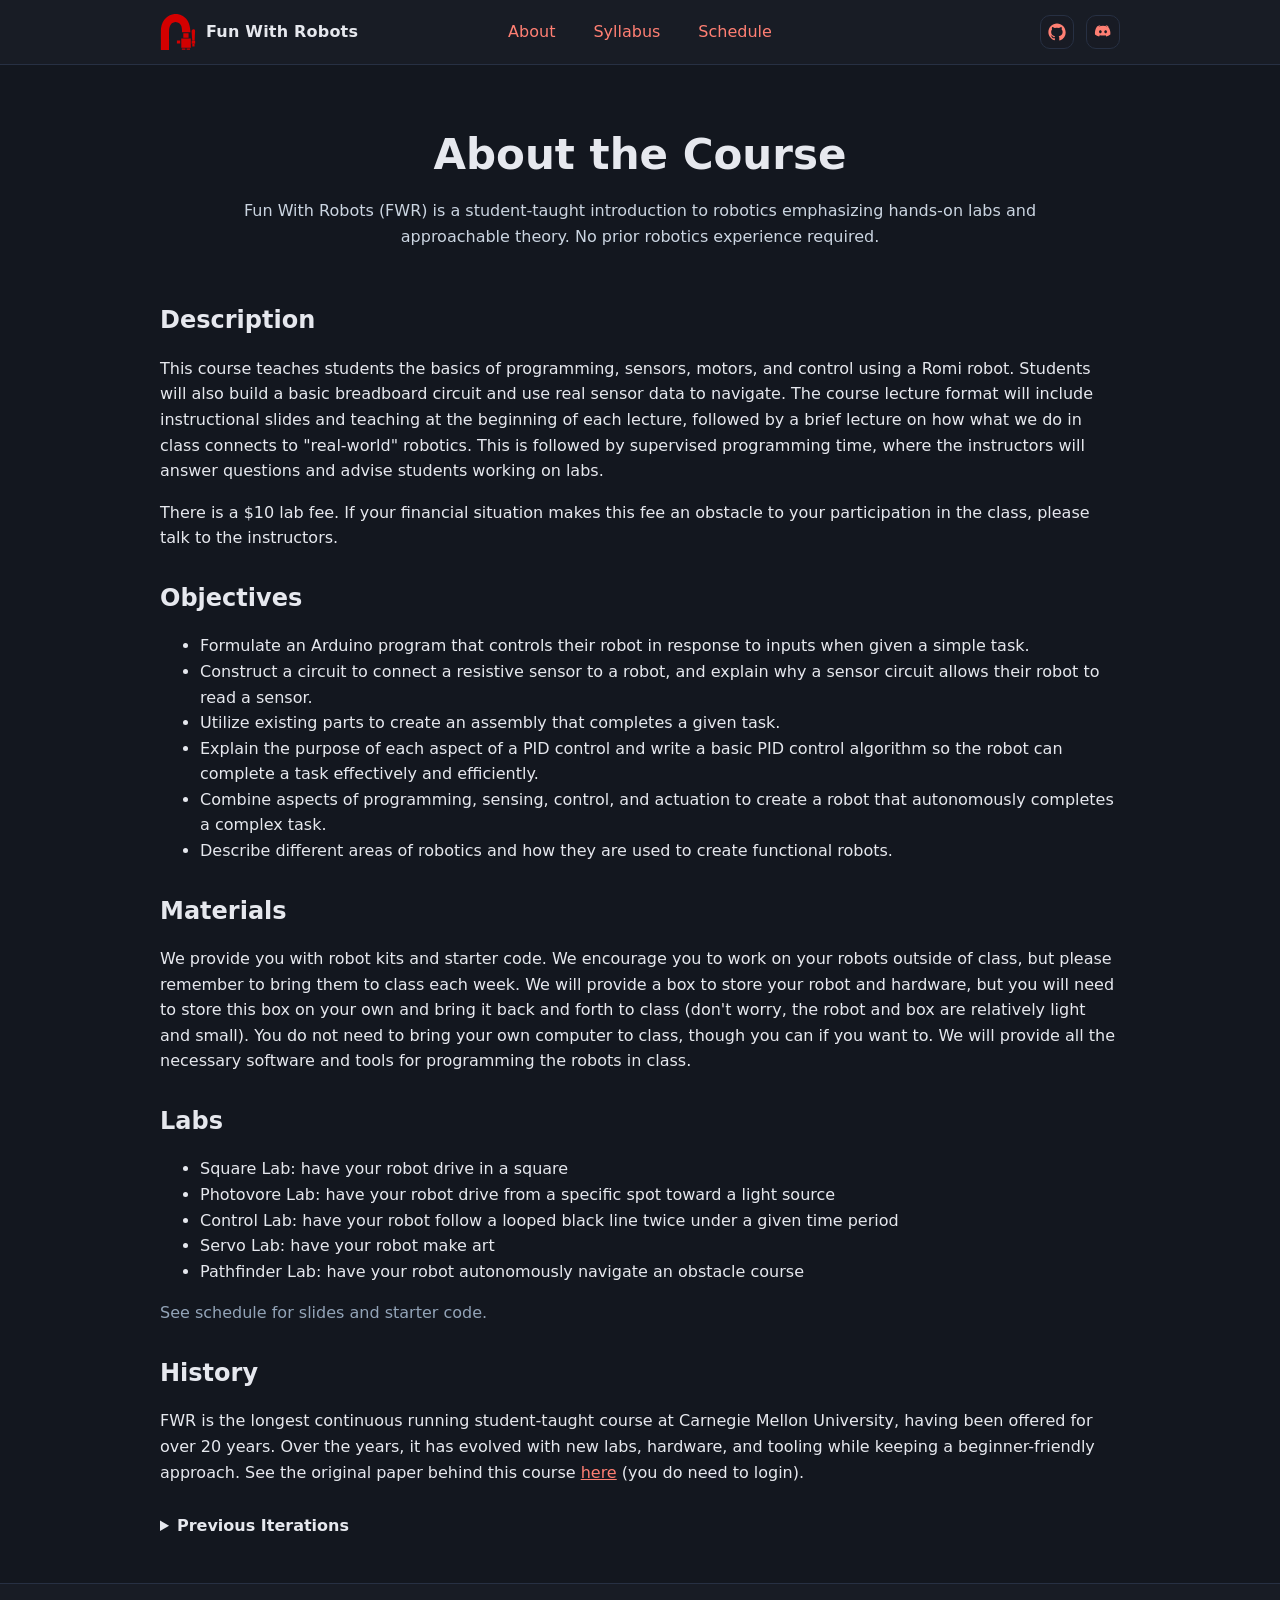
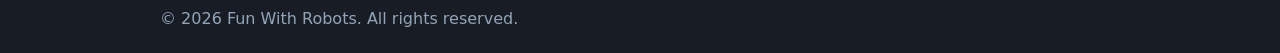
==== about.html @ 020ee717 "updated for S26" ====
<!doctype html>
<html lang="en" data-theme="dark">
<head>
  <meta charset="utf-8" />
  <meta name="viewport" content="width=device-width, initial-scale=1" />
  <title>Fun With Robots — About</title>
  <link rel="icon" href="assets/logo.svg" type="image/svg+xml" />
  <link rel="stylesheet" href="style.css" />
</head>
<body>
  <header class="site-header">
    <nav class="navbar container">
      <a class="brand" href="index.html" aria-label="Fun With Robots Home">
        <img src="assets/logo.svg" alt="Fun With Robots" class="logo-img" />
        <span class="title">Fun With Robots</span>
      </a>
      <button id="menu-button" class="menu-button" aria-label="Toggle menu">Menu</button>
      <div id="nav-links" class="nav-links" role="navigation" aria-label="Primary">
        <a href="about.html" aria-current="page">About</a>
        <a href="assets/Fun With Robots Syllabus Spring 2026.pdf" target="_blank" rel="noopener">Syllabus</a>
        <a href="schedule.html">Schedule</a>
        <div class="mobile-icons">
          <a class="icon-link" href="https://github.com/fwr-stuco" target="_blank" rel="noopener" aria-label="GitHub">
            <svg viewBox="0 0 24 24" aria-hidden="true"><path d="M12 .5C5.65.5.5 5.65.5 12c0 5.1 3.3 9.4 7.9 10.9.6.1.8-.3.8-.6v-2c-3.2.7-3.9-1.4-3.9-1.4-.5-1.2-1.2-1.6-1.2-1.6-1-.7.1-.7.1-.7 1.1.1 1.7 1.1 1.7 1.1 1 .1.8 1.8 2.8 1.3.1-.7.4-1.2.7-1.5-2.5-.3-5.2-1.3-5.2-5.7 0-1.3.5-2.3 1.2-3.2-.1-.3-.5-1.5.1-3.1 0 0 1-.3 3.3 1.2a11.5 11.5 0 0 1 6 0c2.3-1.5 3.3-1.2 3.3-1.2.6 1.6.2 2.8.1 3.1.8.9 1.3 2 1.3 3.2 0 4.4-2.7 5.4-5.3 5.7.4.3.8 1 .8 2.1v3.1c0 .3.2.7.8.6A10.9 10.9 0 0 0 23.5 12C23.5 5.65 18.35.5 12 .5Z"/></svg>
          </a>
          <a class="icon-link" href="https://discord.gg/e2RsFzUMMG" target="_blank" rel="noopener" aria-label="Discord">
            <svg viewBox="0 0 24 24" aria-hidden="true"><path d="M20 4.5A17.2 17.2 0 0 0 15.9 3l-.4.8a16 16 0 0 1 2.6 1.1c-3.9-1.8-8.2-1.8-12.2 0 .9-.5 1.8-.9 2.6-1.1L8.1 3A17.3 17.3 0 0 0 4 4.5C1.5 8.2 1 11.8 1.3 15.3a17.8 17.8 0 0 0 5.5 2.8l1.1-1.8c-.6-.2-1.2-.5-1.7-.9l.4.3c3.2 1.5 6.7 1.5 9.9 0l.4-.3c-.5.4-1.1.7-1.7.9l1.1 1.8a17.8 17.8 0 0 0 5.5-2.8c.4-4.2-.7-7.8-3.3-10.8Zm-11.5 9c-1 0-1.8-.9-1.8-2s.8-2 1.8-2c1 0 1.8.9 1.8 2s-.8 2-1.8 2Zm7 0c-1 0-1.8-.9-1.8-2s.8-2 1.8-2c1 0 1.8.9 1.8 2s-.8 2-1.8 2Z"/></svg>
          </a>
        </div>
      </div>
      <div class="nav-icons" aria-label="External links">
        <a class="icon-link" href="https://github.com/fwr-stuco" target="_blank" rel="noopener" aria-label="GitHub">
          <svg viewBox="0 0 24 24" aria-hidden="true"><path d="M12 .5C5.65.5.5 5.65.5 12c0 5.1 3.3 9.4 7.9 10.9.6.1.8-.3.8-.6v-2c-3.2.7-3.9-1.4-3.9-1.4-.5-1.2-1.2-1.6-1.2-1.6-1-.7.1-.7.1-.7 1.1.1 1.7 1.1 1.7 1.1 1 .1.8 1.8 2.8 1.3.1-.7.4-1.2.7-1.5-2.5-.3-5.2-1.3-5.2-5.7 0-1.3.5-2.3 1.2-3.2-.1-.3-.5-1.5.1-3.1 0 0 1-.3 3.3 1.2a11.5 11.5 0 0 1 6 0c2.3-1.5 3.3-1.2 3.3-1.2.6 1.6.2 2.8.1 3.1.8.9 1.3 2 1.3 3.2 0 4.4-2.7 5.4-5.3 5.7.4.3.8 1 .8 2.1v3.1c0 .3.2.7.8.6A10.9 10.9 0 0 0 23.5 12C23.5 5.65 18.35.5 12 .5Z"/></svg>
        </a>
        <a class="icon-link" href="https://discord.gg/e2RsFzUMMG" target="_blank" rel="noopener" aria-label="Discord">
          <svg viewBox="0 0 24 24" aria-hidden="true"><path d="M20 4.5A17.2 17.2 0 0 0 15.9 3l-.4.8a16 16 0 0 1 2.6 1.1c-3.9-1.8-8.2-1.8-12.2 0 .9-.5 1.8-.9 2.6-1.1L8.1 3A17.3 17.3 0 0 0 4 4.5C1.5 8.2 1 11.8 1.3 15.3a17.8 17.8 0 0 0 5.5 2.8l1.1-1.8c-.6-.2-1.2-.5-1.7-.9l.4.3c3.2 1.5 6.7 1.5 9.9 0l.4-.3c-.5.4-1.1.7-1.7.9l1.1 1.8a17.8 17.8 0 0 0 5.5-2.8c.4-4.2-.7-7.8-3.3-10.8Zm-11.5 9c-1 0-1.8-.9-1.8-2s.8-2 1.8-2c1 0 1.8.9 1.8 2s-.8 2-1.8 2Zm7 0c-1 0-1.8-.9-1.8-2s.8-2 1.8-2c1 0 1.8.9 1.8 2s-.8 2-1.8 2Z"/></svg>
        </a>
      </div>
    </nav>
  </header>

  <main class="container">
    <section class="hero">
      <h1>About the Course</h1>
      <p>Fun With Robots (FWR) is a student-taught introduction to robotics emphasizing hands-on labs and approachable theory. No prior robotics experience required.</p>
    </section>

    <section class="section">
      <h2>Description</h2>
      <p>This course teaches students the basics of programming, sensors, motors, and control using a Romi robot. 
        Students will also build a basic breadboard circuit and use real sensor data to navigate. The course lecture 
        format will include instructional slides and teaching at the beginning of each lecture, followed by a brief 
        lecture on how what we do in class connects to "real-world" robotics. This is followed by supervised 
        programming time, where the instructors will answer questions and advise students working on labs.</p>
      <p>There is a $10 lab fee. If your financial situation makes this fee an obstacle to your participation in the 
        class, please talk to the instructors.</p>
    </section>

    <section class="section">
      <h2>Objectives</h2>
      <ul>
        <li>Formulate an Arduino program that controls their robot in response to inputs when given a simple task.</li>
        <li>Construct a circuit to connect a resistive sensor to a robot, and explain why a sensor circuit allows 
          their robot to read a sensor.</li>
        <li>Utilize existing parts to create an assembly that completes a given task.</li>
        <li>Explain the purpose of each aspect of a PID control and write a basic PID control algorithm so the robot 
          can complete a task effectively and efficiently.</li>
        <li>Combine aspects of programming, sensing, control, and actuation to create a robot that autonomously 
          completes a complex task.</li>
        <li>Describe different areas of robotics and how they are used to create functional robots.</li>
      </ul>
    </section>

    <section class="section">
      <h2>Materials</h2>
      <p>We provide you with robot kits and starter code. We encourage you to work on your robots outside of 
        class, but please remember to bring them to class each week. We will provide a box to store your robot 
        and hardware, but you will need to store this box on your own and bring it back and forth to class 
        (don't worry, the robot and box are relatively light and small). You do not need to bring your own computer 
        to class, though you can if you want to. We will provide all the necessary software and tools for 
        programming the robots in class.</p>
    </section>

    <section class="section">
      <h2>Labs</h2>
      <ul>
        <li>Square Lab: have your robot drive in a square</li>
        <li>Photovore Lab: have your robot drive from a specific spot toward a light source</li>
        <li>Control Lab: have your robot follow a looped black line twice under a given time period</li>
        <li>Servo Lab: have your robot make art</li>
        <li>Pathfinder Lab: have your robot autonomously navigate an obstacle course</li>
      </ul>
      <p class="muted">See schedule for slides and starter code.</p>
    </section>

    <section class="section">
      <h2>History</h2>
      <p>FWR is the longest continuous running student-taught course at Carnegie Mellon University, 
        having been offered for over 20 years. Over the years, it has evolved with new labs, hardware, 
        and tooling while keeping a beginner-friendly approach. See the original paper behind this course 
        <a href="https://ieeexplore.ieee.org/document/1641739">here</a> (you do need to login).</p>
    </section>

    <details class="collapsible-section">
      <summary class="section-title">Previous Iterations</summary>
      <div class="section-content">
        <ul>
          <li>Fall 2025: <strong>Matthew Kibarian, Nick Yaeger</strong></li>
          <li>Spring 2025: <strong>Kailey Hua, Jordan Petzold</strong></li>
          <li>Fall 2024: <strong>Kailey Hua, Jordan Petzold, Kevin Song, Charlotte Wang</strong></li>
          <li>Spring 2024: <strong>Kevin Song, Charlotte Wang</strong></li>
          <li>Fall 2023: <strong>Brandon Dong, Clarise Liu, Charlotte Wang</strong></li>
          <li>Spring 2023: <strong>Brandon Dong, Clarise Liu, Charlotte Wang, Mason Xiao</strong></li>
          <li>Fall 2022: <strong>Clarise Liu, Charlotte Wang, Mason Xiao</strong></li>
          <li>Spring 2022: <strong>Joy Sodon, Mason Xiao</strong></li>
          <li>Fall 2021: <strong>Joy Sodon, Mason Xiao</strong></li>
          <li>Spring 2021: <strong>Joy Sodon, Mason Xiao</strong></li>
          <li>Fall 2020: <strong>Joy Sodon, Mason Xiao</strong></li>
          <li>Spring 2020: <strong>Adriana Goodman, Joy Sodon, Pablo Wilson</strong></li>
          <li>Fall 2019: <strong>Adriana Goodman, Pablo Wilson</strong></li>
          <li>Spring 2019: <strong>Adriana Goodman, Dimitrios Konstantinidis, Pablo Wilson</strong></li>
          <li>Fall 2018: <strong>Adriana Goodman, Dimitrios Konstantinidis, Raymond Paetz</strong></li>
          <li>Spring 2018: <strong>Adriana Goodman, Dimitrios Konstantinidis, Raymond Paetz</strong></li>
          <li>Fall 2017: <strong>Adriana Goodman, Dimitrios Konstantinidis, Raymond Paetz</strong></li>
          <li>Spring 2017: <strong>Raymond Paetz</strong></li>
          <li>Fall 2016: <strong>Joseph Doyle, Raymond Paetz</strong></li>
          <li>Spring 2016: <strong>Joseph Doyle, Raymond Paetz</strong></li>
          <li>Fall 2015: <strong>Joseph Doyle, Raymond Paetz, Audrey Yeoh</strong></li>
          <li>Spring 2015: <strong>Joseph Doyle, Raymond Paetz, Peyton Randolph, Audrey Yeoh</strong></li>
          <li>Fall 2014: <strong>Peyton Randolph, Audrey Yeoh</strong></li>
          <li>Spring 2014: <strong>Jeffrey Cooper, Audrey Yeoh</strong></li>
          <li>Fall 2013: <strong>Jeffrey Cooper, Daniel Curhan, Audrey Yeoh</strong></li>
          <li>Spring 2013: <strong>Jeffrey Cooper, Daniel Curhan</strong></li>
          <li>Fall 2012: <strong>Jeffrey Cooper, Daniel Curhan, Priyanka Deo</strong></li>
          <li>Spring 2012: <strong>Jeffrey Cooper, Robert Wedler</strong></li>
          <li>Fall 2011: <strong>Jeffrey Cooper, Nicolas Paris, Robert Wedler</strong></li>
          <li>Spring 2011: <strong>David Hamilton, Nicolas Paris, Robert Wedler</strong></li>
          <li>Fall 2010: <strong>David Hamilton</strong></li>
          <li>Spring 2010: <strong>Austin Buchan, Bradford Neuman</strong></li>
          <li>Fall 2009: <strong>Austin Buchan, Bradford Neuman</strong></li>
          <li>Spring 2009: <strong>Austin Buchan, Bradford Neuman</strong></li>
          <li>Fall 2008: <strong>Austin Buchan, Bradford Neuman</strong></li>
          <li>Spring 2008: <strong>Austin Buchan, Bradford Neuman, Justine Rembisz</strong></li>
          <li>Fall 2007: <strong>Austin Buchan, Aaron Johnson, Justine Rembisz</strong></li>
          <li>Spring 2007: <strong>Aaron Johnson, Katherine Killfoile, Justine Rembisz</strong></li>
          <li>Fall 2006: <strong>Aaron Johnson, Katherine Killfoile, Allison Naaktgeboren</strong></li>
          <li>Spring 2006: <strong>Richard Juchniewicz, Katherine Killfoile, Steven Shamlian</strong></li>
          <li>Fall 2005: <strong>Richard Juchniewicz, Steven Shamlian, Prasanna Velagapudi</strong></li>
          <li>Spring 2005: <strong>Richard Juchniewicz, Steven Shamlian, Prasanna Velagapudi</strong></li>
          <li>Fall 2004: <strong>Brian Kirby, Tom Lauwers</strong></li>
          <li>Fall 2003: <strong>Brian Kirby, Tom Lauwers</strong></li>
        </ul>
      </div>
    </details>
  </main>

  <footer>
    <div class="container">© 2026 Fun With Robots. All rights reserved.</div>
  </footer>
  <script src="script.js"></script>
</body>
</html>
---- style.css ----
/* Fun With Robots — Site Styles */
:root {
  --bg-0: #13171F;
  --bg-1: #181C25;
  --text-0: #e6e8ee;
  --text-1: #cbd5e1;
  --primary: #9B2318;
  --accent-blue: #4A7BD1;
  --link: #ff7f73;
  --muted: #93a4b8;
  --border: #273043;
  --card-bg: #1d222c;
  --shadow: 0 12px 32px rgba(3, 7, 18, 0.35);
}

* { box-sizing: border-box; }
html, body { height: 100%; }
body {
  margin: 0;
  background: var(--bg-0);
  color: var(--text-0);
  font-family: system-ui, -apple-system, Segoe UI, Roboto, Ubuntu, Cantarell, Noto Sans, "Helvetica Neue", Arial, "Apple Color Emoji", "Segoe UI Emoji";
  line-height: 1.6;
}

.container { width: 100%; max-width: 1000px; margin: 0 auto; padding: 0 20px; }

/* Navbar */
.site-header { position: sticky; top: 0; backdrop-filter: saturate(180%) blur(8px); z-index: 50; }
.site-header { background: var(--bg-1); border-bottom: 1px solid var(--border); }
.navbar {
  display: flex; align-items: center; justify-content: space-between;
  padding: 14px 20px;
  background: var(--bg-1);
  position: relative;
}
.brand {
  display: flex; align-items: center; gap: 10px; text-decoration: none; color: var(--text-0);
  transition: color 0.2s ease;
}
.brand .logo-img { width: 36px; height: 36px; display: block; transition: transform 0.2s ease; }
.brand .title { font-weight: 700; letter-spacing: 0.2px; }
.brand:hover, .brand:focus-visible { color: var(--link); }
.brand:hover .logo-img, .brand:focus-visible .logo-img { transform: scale(1.05) rotate(-2deg); }
.brand:focus-visible { outline: 2px solid var(--link); outline-offset: 4px; border-radius: 10px; }

.nav-links { display: flex; gap: 14px; align-items: center; justify-content: center; }
.nav-links a {
  text-decoration: none; color: var(--link); padding: 8px 12px; border-radius: 8px; transition: background 0.2s ease, color 0.2s ease, text-decoration-color 0.2s ease;
}
.nav-links a:hover {
  background: color-mix(in oklab, var(--bg-1) 80%, transparent);
  color: #ff9a8a;
  text-decoration: underline;
  text-decoration-color: currentColor;
}

.nav-icons { display: flex; gap: 12px; align-items: center; }
.mobile-icons { display: none; }
.icon-link { width: 34px; height: 34px; border-radius: 10px; display: inline-flex; align-items: center; justify-content: center; background: color-mix(in oklab, var(--bg-1) 85%, transparent); border: 1px solid var(--border); color: var(--link); transition: background 0.2s ease, border-color 0.2s ease; }
.icon-link:hover { background: color-mix(in oklab, var(--bg-1) 70%, transparent); border-color: color-mix(in oklab, var(--border) 60%, var(--link)); }
.icon-link svg { width: 18px; height: 18px; fill: currentColor; }

/* Hero */
.hero {
  padding: 56px 0 24px; text-align: center;
}
.semester-tag { display: inline-block; padding: 6px 14px; background: var(--primary); color: #ffffff; border: 1px solid var(--primary); border-radius: 20px; font-size: 14px; font-weight: 600; letter-spacing: 0.5px; margin-top: 12px; margin-bottom: 24px !important; text-transform: uppercase; }
.hero h1 { font-size: clamp(28px, 4vw, 42px); margin: 0 0 10px; }
.hero p { margin: 0 auto; max-width: 800px; color: var(--text-1); }

@media (min-width: 721px) {
  .nav-links { position: absolute; left: 50%; transform: translateX(-50%); }
  .nav-icons { margin-left: auto; }
}

/* Showcase */
.showcase { margin: 32px 0; text-align: center; }
.showcase-img { width: 100%; max-width: 1000px; height: auto; border-radius: 16px; border: 1px solid var(--border); box-shadow: var(--shadow); }

@media (max-width: 600px) {
  .showcase-img { border-radius: 10px; }
}

/* Cards */
.cards { display: grid; grid-template-columns: repeat(auto-fit, minmax(260px, 1fr)); gap: 16px; margin: 28px 0; align-items: stretch; grid-auto-rows: 1fr; }
.card {
  background: var(--card-bg); border: 1px solid var(--border); border-radius: 14px; padding: 18px; box-shadow: var(--shadow);
  display: flex; flex-direction: column; gap: 10px; height: 100%;
}
.card h3 { margin: 6px 0 10px; }
.card p { margin: 0 0 12px; color: var(--text-1); }
.card a.button {
  display: inline-block; text-decoration: none; background: var(--accent-blue); color: #fff; padding: 8px 12px; border-radius: 10px; transition: transform 0.1s ease, box-shadow 0.2s ease;
  margin-top: auto;
  align-self: flex-start;
}
.card a.button:hover { box-shadow: 0 0 16px rgba(74, 123, 209, 0.5); }
.card a.button.secondary { background: var(--primary); }
.card a.button.secondary:hover { box-shadow: 0 0 16px rgba(155, 35, 24, 0.5); }

/* Sections */
.section { margin: 28px 0; }
.section h2 { margin: 0 0 8px; }
.section .muted { color: var(--muted); }

/* Table (Schedule) */
.table-wrapper {
  width: 100%;
  overflow-x: auto;
  border: 1px solid var(--border);
  border-radius: 12px;
  background: var(--card-bg);
  padding: 6px;
  box-shadow: var(--shadow);
}
.table { width: 100%; border-collapse: collapse; }
.table th, .table td { padding: 10px 12px; border-bottom: 1px solid var(--border); text-align: left; }
.table th { color: var(--muted); font-weight: 600; }
.table a { color: var(--link); text-decoration: none; }
.table a:hover { text-decoration: underline; }

@media (max-width: 720px) {
  .table { min-width: 620px; font-size: 14px; }
  .table th, .table td { padding: 8px 10px; white-space: nowrap; }
}

/* Collapsible sections */
.collapsible-section { margin: 28px 0; }
.section-title { cursor: pointer; margin: 0 0 8px; font-weight: 700; color: var(--text-0); user-select: none; }
.section-title:hover { color: var(--link); }
.collapsible-section[open] .section-title { margin-bottom: 12px; }
.section-content ul { margin: 0; }
.section-content li { margin: 0 0 8px; }
.section-content strong { color: var(--accent-blue); font-weight: 600; }

/* Footer */
footer { border-top: 1px solid var(--border); padding: 22px 0; margin-top: 36px; color: var(--muted); background: var(--bg-1); }

/* Global links */
a { color: var(--link); }

/* Responsive nav */
.menu-button { display: none; }
@media (max-width: 720px) {
  .menu-button { display: inline-flex; padding: 8px 10px; border: 1px solid var(--border); border-radius: 10px; background: var(--bg-1); color: var(--text-0); cursor: pointer; }
  .nav-links { display: none; }
  .nav-links { display: none; }
  .nav-links.open { display: flex; flex-direction: column; position: absolute; top: 60px; left: 0; right: 0; padding: 10px 20px; background: var(--bg-1); border-bottom: 1px solid var(--border); }
  .nav-links .mobile-icons { display: flex; gap: 12px; padding-top: 8px; margin-top: 8px; border-top: 1px solid var(--border); }
  .mobile-icons .icon-link { width: 42px; height: 42px; }
  .mobile-icons .icon-link svg { width: 22px; height: 22px; }
  .nav-icons { display: none; }
}
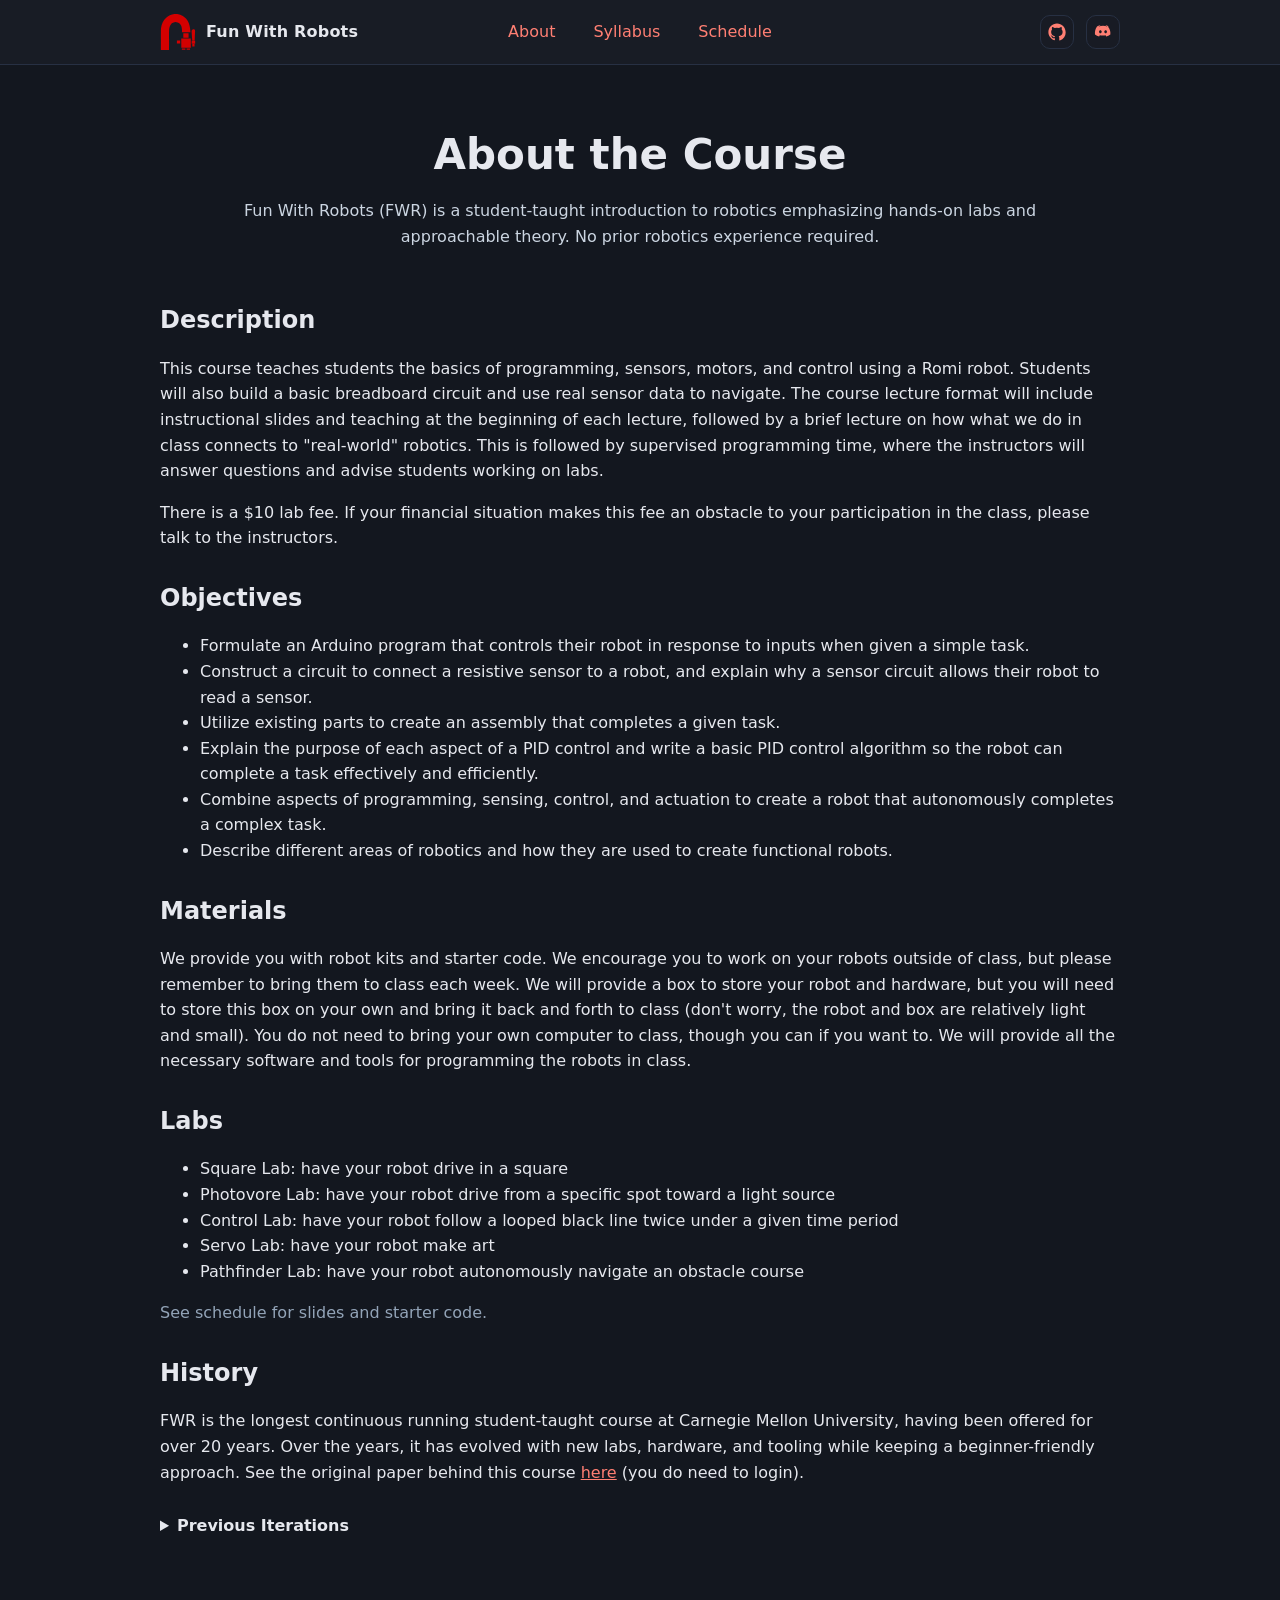
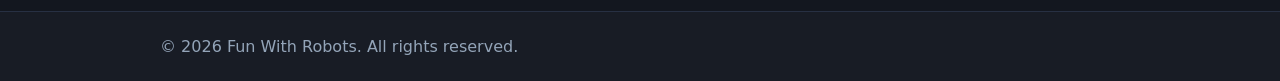
==== commit 69a1b449: "updated for F26" ====
--- a/about.html
+++ b/about.html
@@ -5,7 +5,19 @@
   <meta name="viewport" content="width=device-width, initial-scale=1" />
   <title>Fun With Robots — About</title>
   <link rel="icon" href="assets/logo.svg" type="image/svg+xml" />
+  <link rel="canonical" href="https://www.funwithrobots.org/about.html" />
   <link rel="stylesheet" href="style.css" />
+  <meta name="description" content="About Fun With Robots, a student-taught introductory robotics course." />
+  <meta property="og:type" content="website" />
+  <meta property="og:title" content="Fun With Robots — About" />
+  <meta property="og:description" content="About Fun With Robots, a student-taught introductory robotics course." />
+  <meta property="og:url" content="https://www.funwithrobots.org/about.html" />
+  <meta property="og:image" content="https://www.funwithrobots.org/assets/collage.jpg" />
+  <meta property="og:image:alt" content="Fun With Robots lab session" />
+  <meta name="twitter:card" content="summary_large_image" />
+  <meta name="twitter:title" content="Fun With Robots — About" />
+  <meta name="twitter:description" content="About Fun With Robots, a student-taught introductory robotics course." />
+  <meta name="twitter:image" content="https://www.funwithrobots.org/assets/collage.jpg" />
 </head>
 <body>
   <header class="site-header">
@@ -105,6 +117,7 @@
       <summary class="section-title">Previous Iterations</summary>
       <div class="section-content">
         <ul>
+          <li>Spring 2026: <strong>Matthew Kibarian, Nick Yaeger</strong></li>
           <li>Fall 2025: <strong>Matthew Kibarian, Nick Yaeger</strong></li>
           <li>Spring 2025: <strong>Kailey Hua, Jordan Petzold</strong></li>
           <li>Fall 2024: <strong>Kailey Hua, Jordan Petzold, Kevin Song, Charlotte Wang</strong></li>
--- a/style.css
+++ b/style.css
@@ -14,13 +14,15 @@
 }
 
 * { box-sizing: border-box; }
-html, body { height: 100%; }
+html, body { min-height: 100%; }
 body {
   margin: 0;
   background: var(--bg-0);
   color: var(--text-0);
   font-family: system-ui, -apple-system, Segoe UI, Roboto, Ubuntu, Cantarell, Noto Sans, "Helvetica Neue", Arial, "Apple Color Emoji", "Segoe UI Emoji";
   line-height: 1.6;
+  display: flex;
+  flex-direction: column;
 }
 
 .container { width: 100%; max-width: 1000px; margin: 0 auto; padding: 0 20px; }
@@ -100,6 +102,7 @@
 .card a.button.secondary:hover { box-shadow: 0 0 16px rgba(155, 35, 24, 0.5); }
 
 /* Sections */
+main { flex: 1; }
 .section { margin: 28px 0; }
 .section h2 { margin: 0 0 8px; }
 .section .muted { color: var(--muted); }
@@ -115,14 +118,16 @@
   box-shadow: var(--shadow);
 }
 .table { width: 100%; border-collapse: collapse; }
-.table th, .table td { padding: 10px 12px; border-bottom: 1px solid var(--border); text-align: left; }
+.table th, .table td { padding: 18px 16px; border-bottom: 1px solid var(--border); text-align: left; vertical-align: middle; }
 .table th { color: var(--muted); font-weight: 600; }
+.table tbody tr { min-height: 80px; }
 .table a { color: var(--link); text-decoration: none; }
 .table a:hover { text-decoration: underline; }
 
 @media (max-width: 720px) {
   .table { min-width: 620px; font-size: 14px; }
-  .table th, .table td { padding: 8px 10px; white-space: nowrap; }
+  .table th, .table td { padding: 14px 12px; }
+  .table tbody tr { min-height: 90px; }
 }
 
 /* Collapsible sections */
